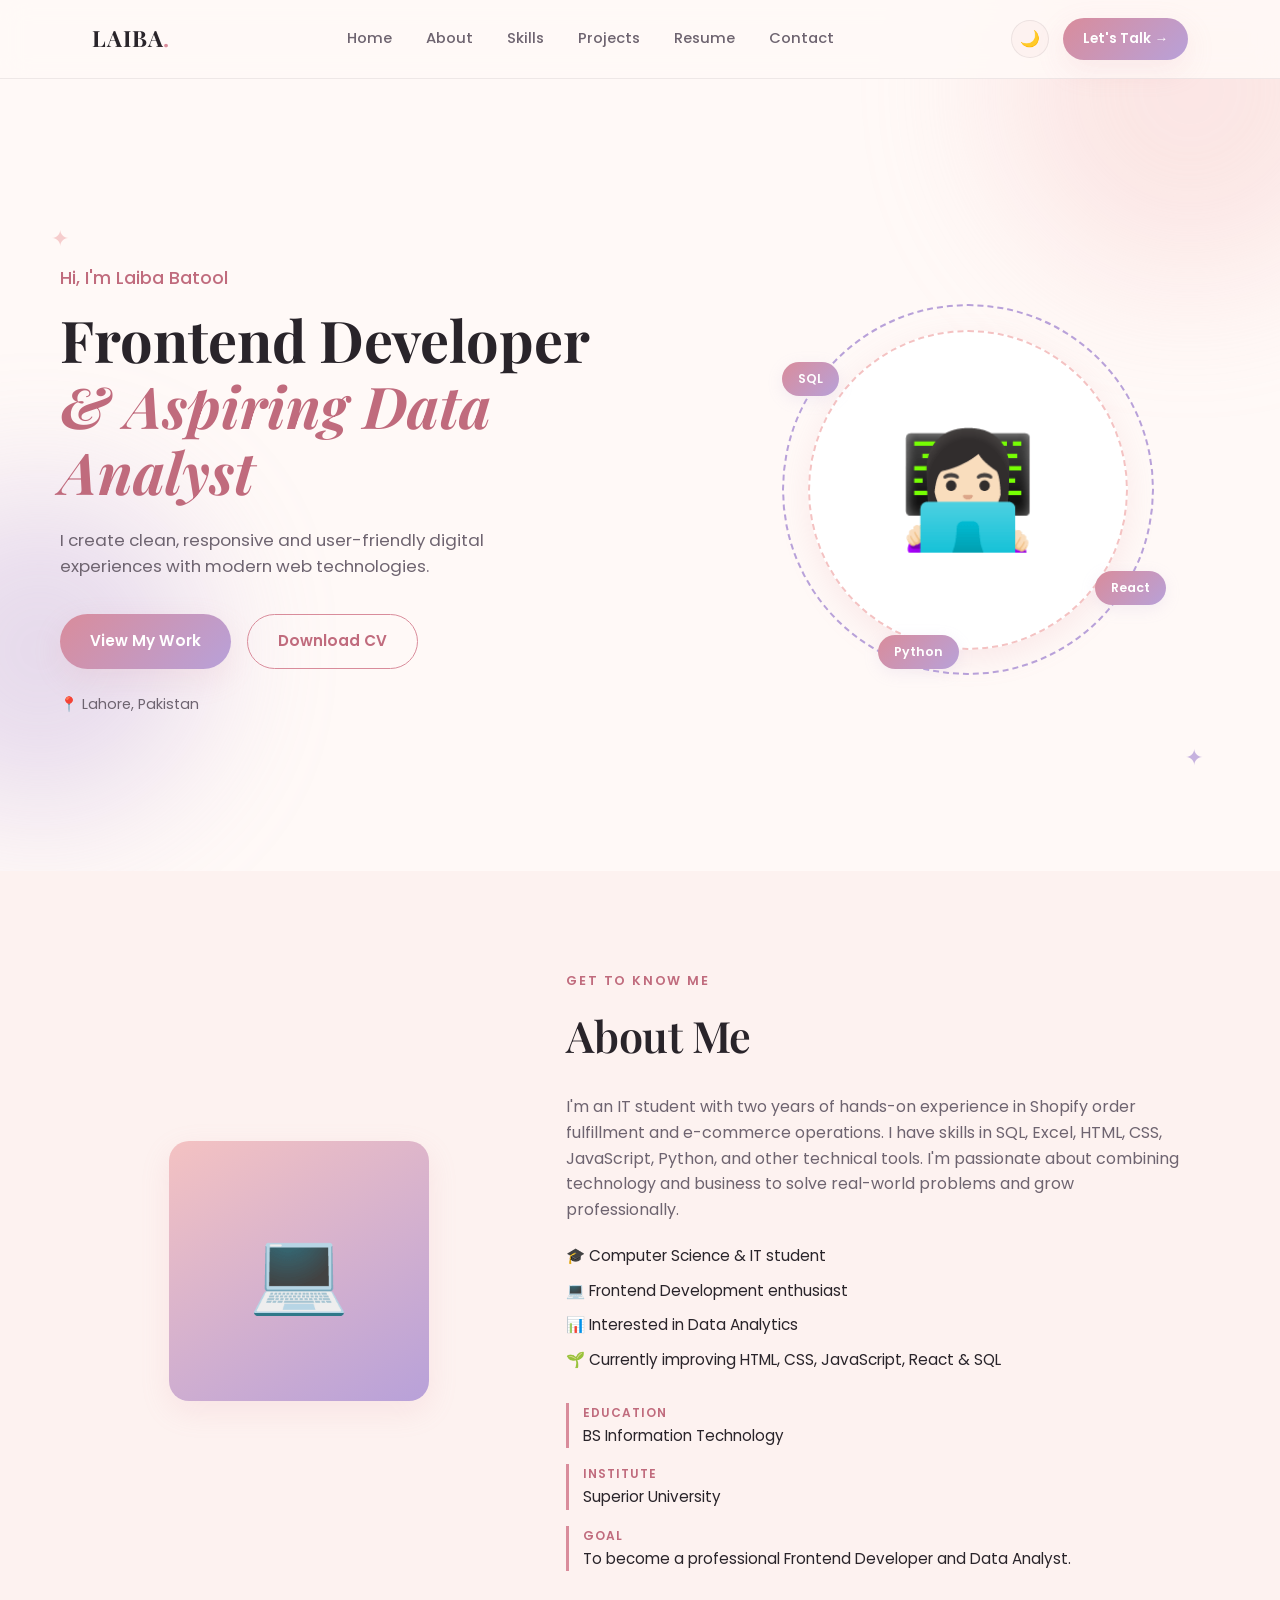
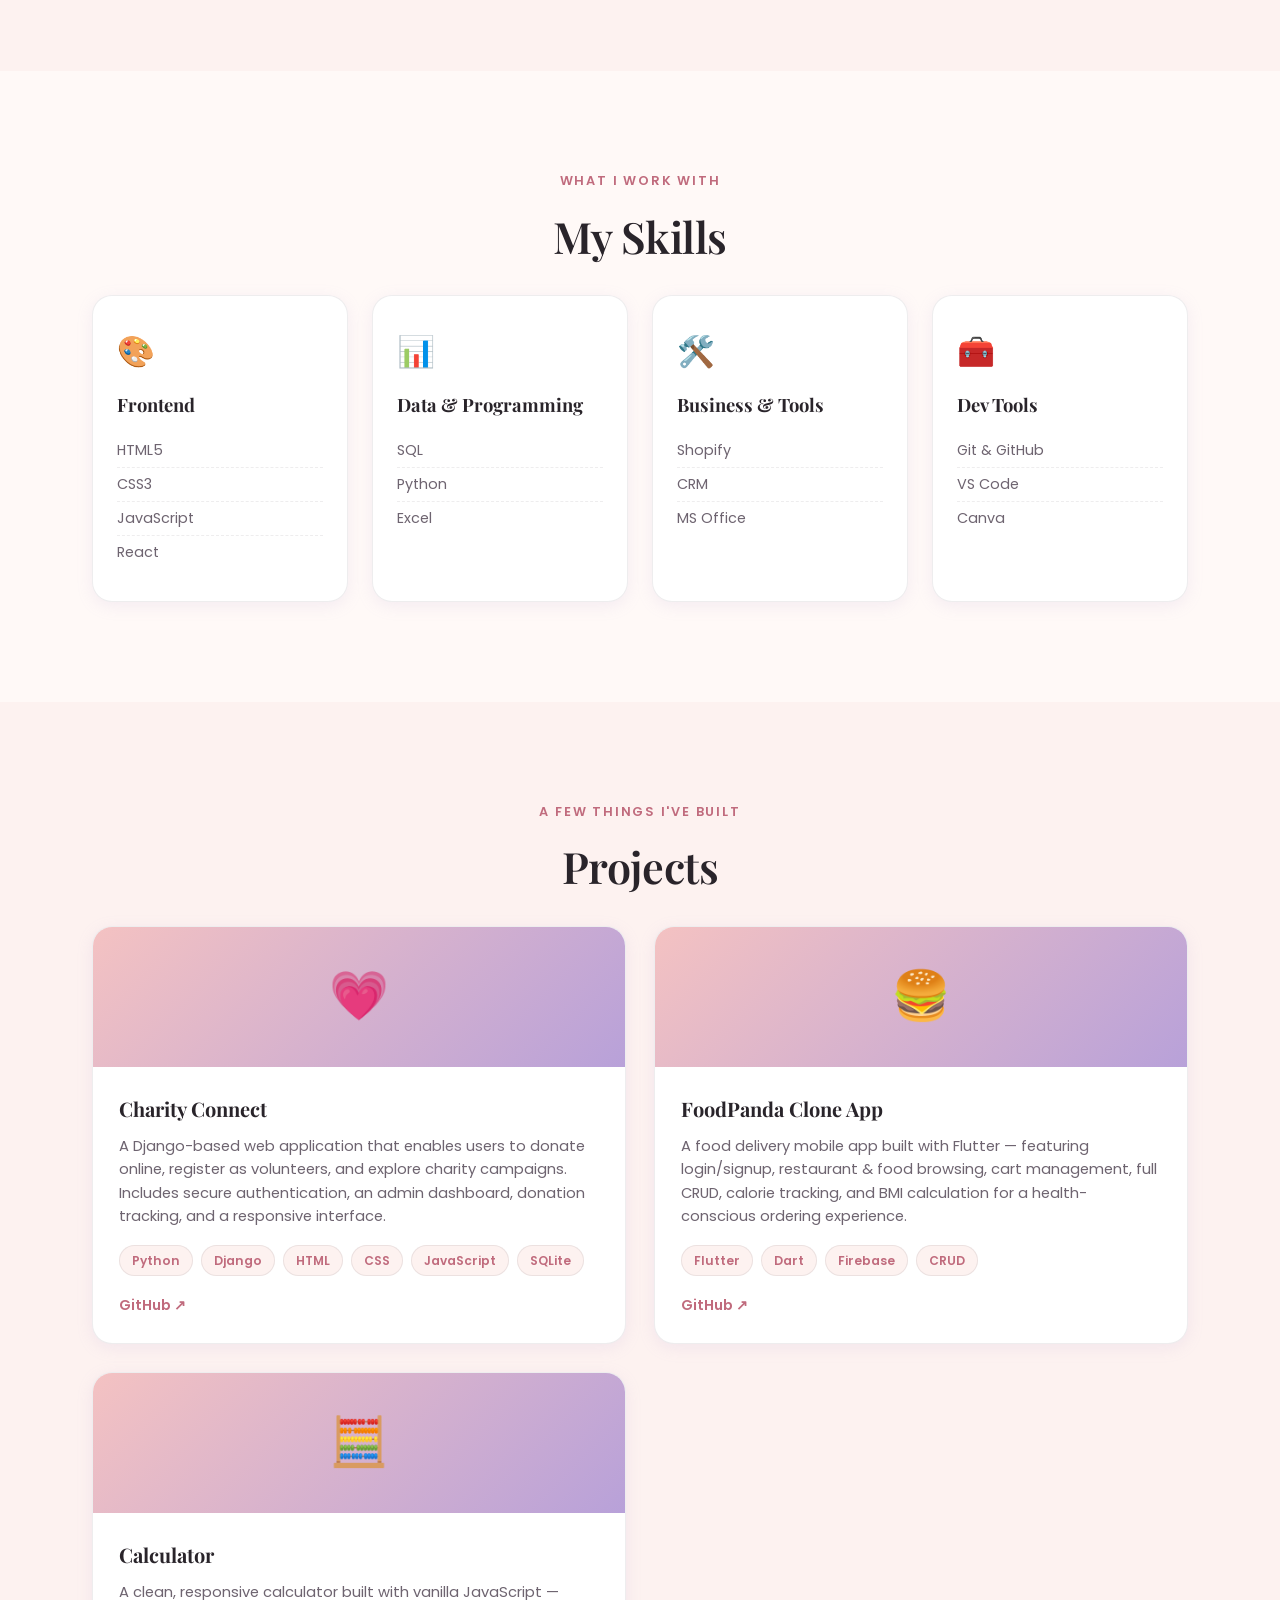
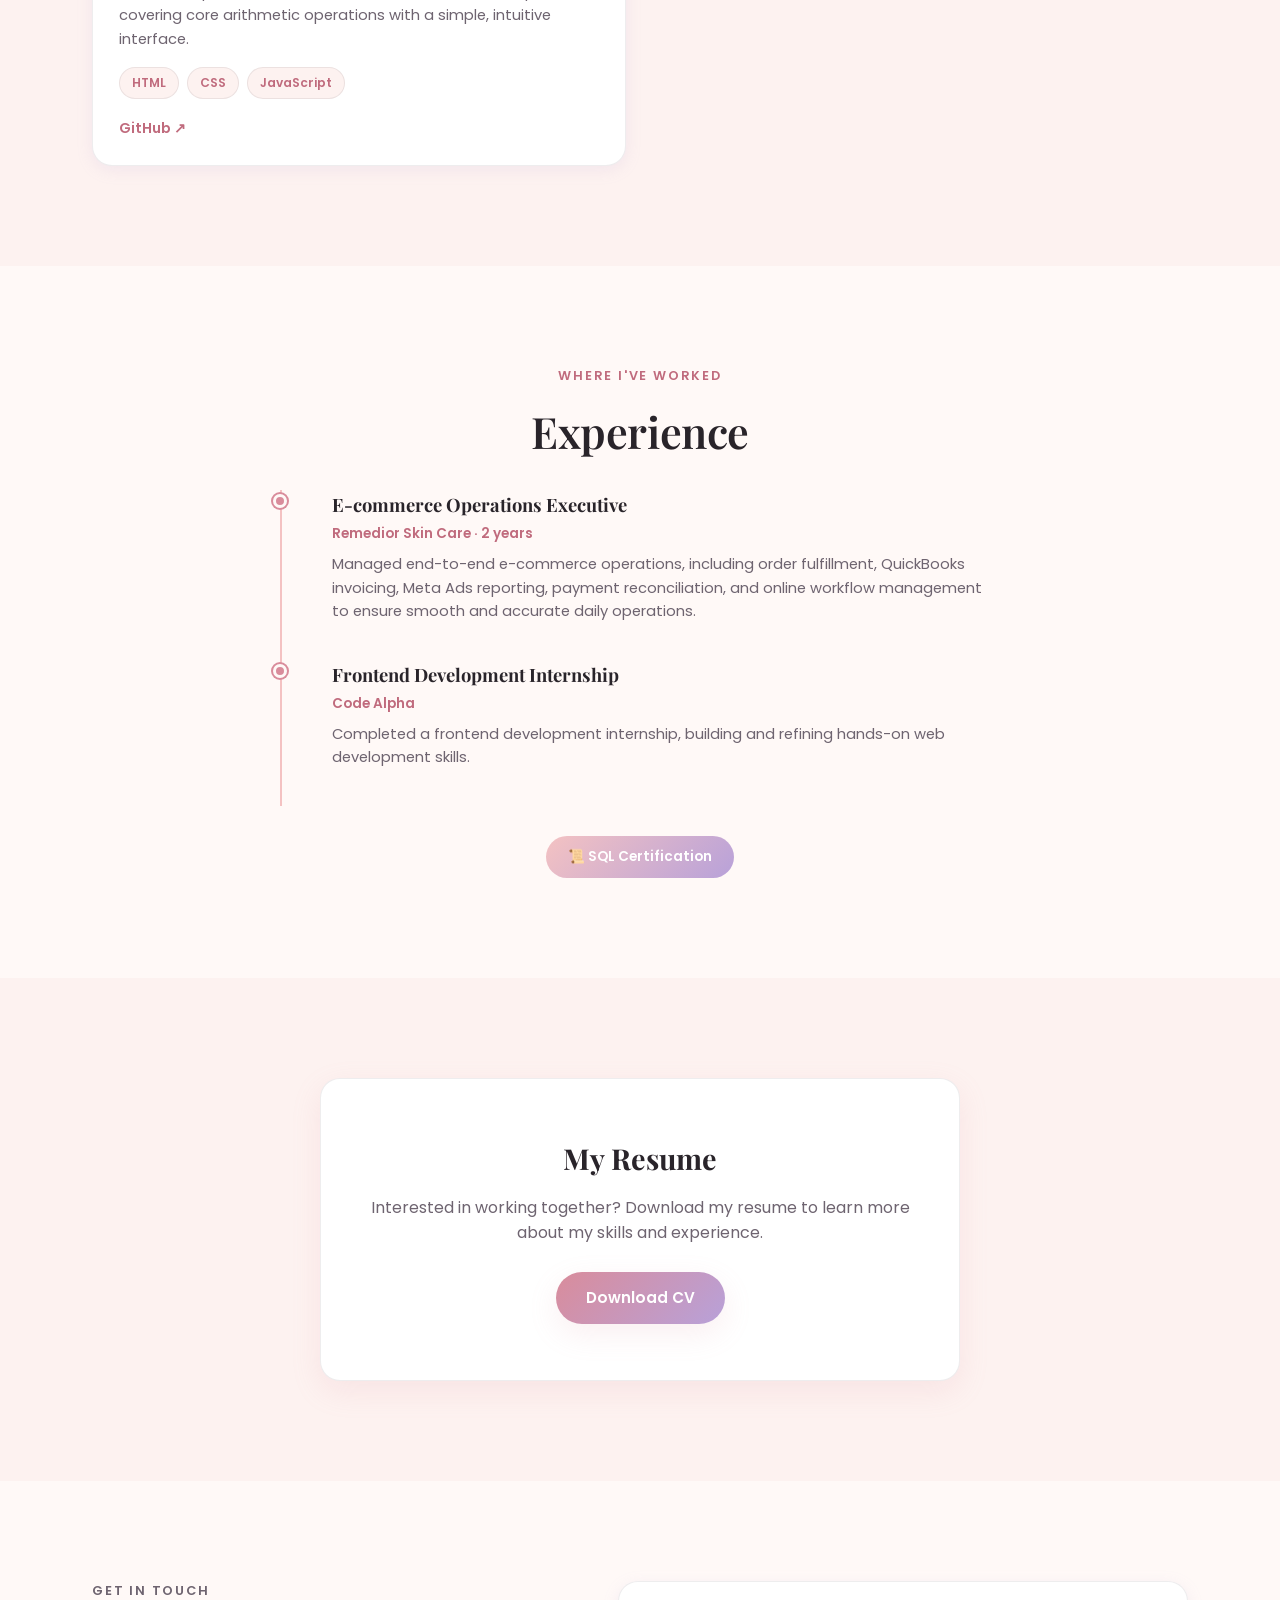
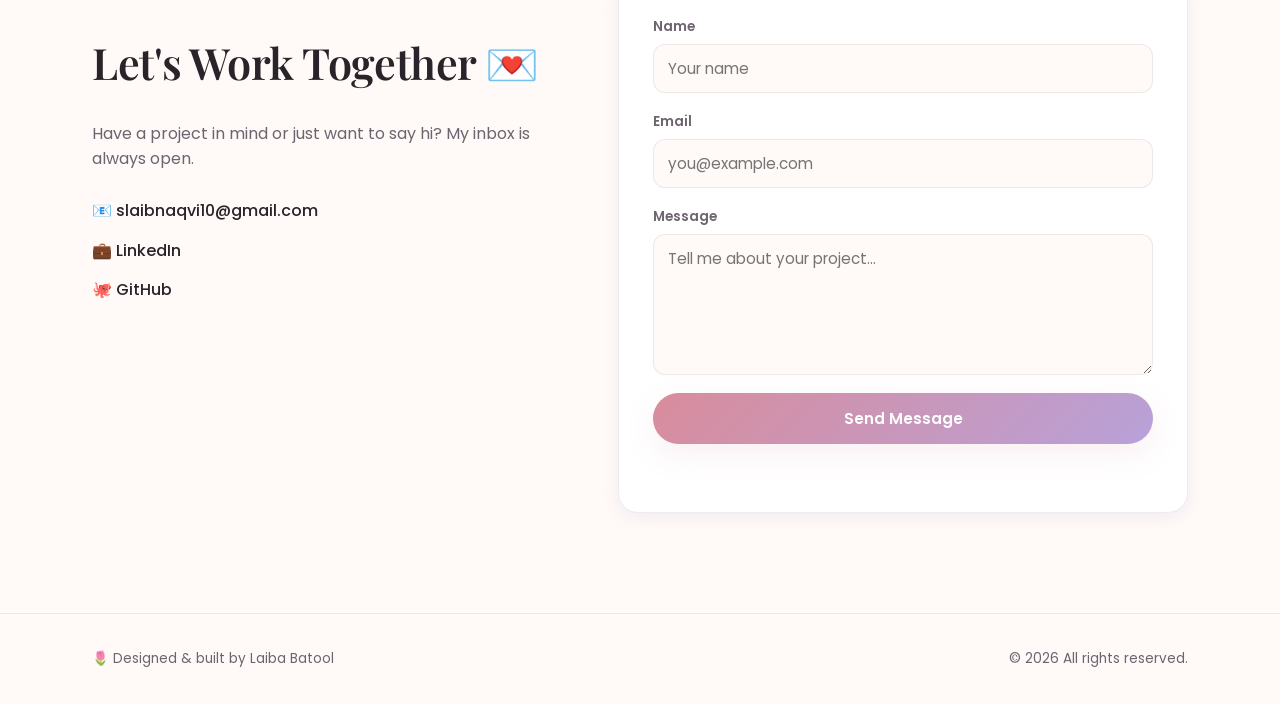
==== Portfolio/index.html @ 0514dfd9 "Add files via upload" ====
<!DOCTYPE html>
<html lang="en">
<head>
<meta charset="UTF-8" />
<meta name="viewport" content="width=device-width, initial-scale=1.0" />
<title>Laiba Batool — Frontend Developer & Aspiring Data Analyst</title>
<link rel="preconnect" href="https://fonts.googleapis.com">
<link rel="preconnect" href="https://fonts.gstatic.com" crossorigin>
<link href="https://fonts.googleapis.com/css2?family=Playfair+Display:ital,wght@0,500;0,600;0,700;1,500&family=Poppins:wght@300;400;500;600;700&display=swap" rel="stylesheet">
<link rel="stylesheet" href="style.css">
</head>
<body>

<!-- Decorative floating shapes (global, subtle) -->
<div class="bg-decor" aria-hidden="true">
  <span class="decor-blob blob-1"></span>
  <span class="decor-blob blob-2"></span>
</div>

<!-- NAVBAR -->
<header class="navbar" id="navbar">
  <div class="nav-inner">
    <a href="#home" class="logo">LAIBA<span class="logo-dot">.</span></a>
    <nav class="nav-links" id="navLinks">
      <a href="#home">Home</a>
      <a href="#about">About</a>
      <a href="#skills">Skills</a>
      <a href="#projects">Projects</a>
      <a href="#resume">Resume</a>
      <a href="#contact">Contact</a>
    </nav>
    <div class="nav-actions">
      <button id="themeToggle" class="theme-toggle" aria-label="Toggle dark mode">🌙</button>
      <a href="#contact" class="btn btn-small btn-primary">Let's Talk →</a>
      <button class="nav-burger" id="navBurger" aria-label="Open menu">
        <span></span><span></span><span></span>
      </button>
    </div>
  </div>
</header>

<!-- HERO -->
<section class="hero" id="home">
  <span class="petal petal-1" aria-hidden="true">✦</span>
  <span class="petal petal-2" aria-hidden="true">✦</span>
  <div class="hero-inner">
    <div class="hero-text">
      <p class="eyebrow">Hi, I'm Laiba Batool<span class="wave"></span></p>
      <h1 class="hero-title">Frontend Developer<br><em>&amp; Aspiring Data Analyst</em></h1>
      <p class="hero-sub">I create clean, responsive and user-friendly digital experiences with modern web technologies.</p>
      <div class="hero-actions">
        <a href="#projects" class="btn btn-primary">View My Work</a>
        <a href="LaibaBatool_CV.pdf" download class="btn btn-outline">Download CV</a>
      </div>
      <p class="hero-location">📍 Lahore, Pakistan</p>
    </div>
    <div class="hero-visual">
      <div class="hero-card">
        <div class="hero-avatar">👩🏻‍💻</div>
        <div class="hero-ring ring-1"></div>
        <div class="hero-ring ring-2"></div>
        <span class="floating-chip chip-1">SQL</span>
        <span class="floating-chip chip-2">React</span>
        <span class="floating-chip chip-3">Python</span>
      </div>
    </div>
  </div>
</section>

<!-- ABOUT -->
<section class="about" id="about">
  <div class="section-inner about-grid">
    <div class="about-visual">
      <div class="about-card">💻</div>
    </div>
    <div class="about-content">
      <p class="section-eyebrow">Get to know me</p>
      <h2 class="section-title">About Me</h2>
      <p class="about-text">
        I'm an IT student with two years of hands-on experience in Shopify order fulfillment and e-commerce operations.
        I have skills in SQL, Excel, HTML, CSS, JavaScript, Python, and other technical tools. I'm passionate about
        combining technology and business to solve real-world problems and grow professionally.
      </p>
      <ul class="about-list">
        <li>🎓 Computer Science &amp; IT student</li>
        <li>💻 Frontend Development enthusiast</li>
        <li>📊 Interested in Data Analytics</li>
        <li>🌱 Currently improving HTML, CSS, JavaScript, React &amp; SQL</li>
      </ul>
      <div class="about-meta">
        <div class="meta-item">
          <span class="meta-label">Education</span>
          <span class="meta-value">BS Information Technology</span>
        </div>
        <div class="meta-item">
          <span class="meta-label">Institute</span>
          <span class="meta-value">Superior University</span>
        </div>
        <div class="meta-item">
          <span class="meta-label">Goal</span>
          <span class="meta-value">To become a professional Frontend Developer and Data Analyst.</span>
        </div>
      </div>
    </div>
  </div>
</section>

<!-- SKILLS -->
<section class="skills" id="skills">
  <div class="section-inner">
    <p class="section-eyebrow center">What I work with</p>
    <h2 class="section-title center">My Skills</h2>
    <div class="skills-grid">
      <div class="skill-card">
        <div class="skill-icon">🎨</div>
        <h3>Frontend</h3>
        <ul>
          <li>HTML5</li>
          <li>CSS3</li>
          <li>JavaScript</li>
          <li>React</li>
        </ul>
      </div>
      <div class="skill-card">
        <div class="skill-icon">📊</div>
        <h3>Data &amp; Programming</h3>
        <ul>
          <li>SQL</li>
          <li>Python</li>
          <li>Excel</li>
        </ul>
      </div>
      <div class="skill-card">
        <div class="skill-icon">🛠️</div>
        <h3>Business &amp; Tools</h3>
        <ul>
          <li>Shopify</li>
          <li>CRM</li>
          <li>MS Office</li>
        </ul>
      </div>
      <div class="skill-card">
        <div class="skill-icon">🧰</div>
        <h3>Dev Tools</h3>
        <ul>
          <li>Git &amp; GitHub</li>
          <li>VS Code</li>
          <li>Canva</li>
        </ul>
      </div>
    </div>
  </div>
</section>

<!-- PROJECTS -->
<section class="projects" id="projects">
  <div class="section-inner">
    <p class="section-eyebrow center">A few things I've built</p>
    <h2 class="section-title center">Projects</h2>
    <div class="projects-grid">

      <article class="project-card">
        <div class="project-image">💗</div>
        <div class="project-body">
          <h3>Charity Connect</h3>
          <p>A Django-based web application that enables users to donate online, register as volunteers, and explore
            charity campaigns. Includes secure authentication, an admin dashboard, donation tracking, and a
            responsive interface.</p>
          <div class="tech-tags">
            <span>Python</span><span>Django</span><span>HTML</span><span>CSS</span><span>JavaScript</span><span>SQLite</span>
          </div>
          <div class="project-links">
            <a href="https://github.com/slaibanaqvi10-pro/Charity-Connect-website" target="_blank" rel="noopener">GitHub ↗</a>
          </div>
        </div>
      </article>

      <article class="project-card">
        <div class="project-image">🍔</div>
        <div class="project-body">
          <h3>FoodPanda Clone App</h3>
          <p>A food delivery mobile app built with Flutter — featuring login/signup, restaurant &amp; food browsing,
            cart management, full CRUD, calorie tracking, and BMI calculation for a health-conscious ordering
            experience.</p>
          <div class="tech-tags">
            <span>Flutter</span><span>Dart</span><span>Firebase</span><span>CRUD</span>
          </div>
          <div class="project-links">
            <a href="https://github.com/slaibanaqvi10-pro/Food-Panda-Clone" target="_blank" rel="noopener">GitHub ↗</a>
          </div>
        </div>
      </article>

      <article class="project-card">
        <div class="project-image">🧮</div>
        <div class="project-body">
          <h3>Calculator</h3>
          <p>A clean, responsive calculator built with vanilla JavaScript — covering core arithmetic operations with
            a simple, intuitive interface.</p>
          <div class="tech-tags">
            <span>HTML</span><span>CSS</span><span>JavaScript</span>
          </div>
          <div class="project-links">
            <a href="https://github.com/slaibanaqvi10-pro/codealpha_tasks/tree/main/calculator_task" target="_blank" rel="noopener">GitHub ↗</a>
          </div>
        </div>
      </article>

    
          </div>
        </div>
      </article>

    </div>
  </div>
</section>

<!-- EXPERIENCE -->
<section class="experience" id="experience">
  <div class="section-inner">
    <p class="section-eyebrow center">Where I've worked</p>
    <h2 class="section-title center">Experience</h2>
    <div class="timeline">
      <div class="timeline-item">
        <div class="timeline-dot"></div>
        <div class="timeline-content">
          <h3>E-commerce Operations Executive</h3>
          <p class="timeline-meta">Remedior Skin Care · 2 years</p>
          <p>Managed end-to-end e-commerce operations, including order fulfillment, QuickBooks invoicing, Meta Ads
            reporting, payment reconciliation, and online workflow management to ensure smooth and accurate daily
            operations.</p>
        </div>
      </div>
      <div class="timeline-item">
        <div class="timeline-dot"></div>
        <div class="timeline-content">
          <h3>Frontend Development Internship</h3>
          <p class="timeline-meta">Code Alpha</p>
          <p>Completed a frontend development internship, building and refining hands-on web development skills.</p>
        </div>
      </div>
    </div>
    <div class="certs">
      <span class="cert-chip">📜 SQL Certification</span>
    </div>
  </div>
</section>

<!-- RESUME -->
<section class="resume" id="resume">
  <div class="section-inner">
    <div class="resume-card">
      <h2>My Resume</h2>
      <p>Interested in working together? Download my resume to learn more about my skills and experience.</p>
      <a href="LaibaBatool_CV.pdf" download class="btn btn-primary">Download CV</a>
    </div>
  </div>
</section>

<!-- CONTACT -->
<section class="contact" id="contact">
  <div class="section-inner contact-grid">
    <div class="contact-intro">
      <p class="section-eyebrow">Get in touch</p>
      <h2 class="section-title">Let's Work Together 💌</h2>
      <p>Have a project in mind or just want to say hi? My inbox is always open.</p>
      <div class="contact-links">
        <a href="mailto:slaibnaqvi10@gmail.com">📧 slaibnaqvi10@gmail.com</a>
        <a href="https://www.linkedin.com/in/laiba-batool-3b55a833b" target="_blank" rel="noopener">💼 LinkedIn</a>
        <a href="https://github.com/slaibanaqvi10-pro" target="_blank" rel="noopener">🐙 GitHub</a>
      </div>
    </div>
    <form class="contact-form" id="contactForm">
      <label>
        Name
        <input type="text" name="name" placeholder="Your name" required>
      </label>
      <label>
        Email
        <input type="email" name="email" placeholder="you@example.com" required>
      </label>
      <label>
        Message
        <textarea name="message" rows="5" placeholder="Tell me about your project..." required></textarea>
      </label>
      <button type="submit" class="btn btn-primary btn-full">Send Message</button>
      <p class="form-status" id="formStatus"></p>
    </form>
  </div>
</section>

<!-- FOOTER -->
<footer class="footer">
  <div class="section-inner footer-inner">
    <p>🌷 Designed &amp; built by Laiba Batool</p>
    <p>&copy; <span id="year"></span> All rights reserved.</p>
  </div>
</footer>

<button id="scrollTop" class="scroll-top" aria-label="Scroll to top">↑</button>

<script src="script.js"></script>
</body>
</html>
---- Portfolio/style.css ----
/* ==========================================================
   LAIBA BATOOL — PORTFOLIO STYLES
   Palette: Dusty Rose / Soft Pink / Lavender / Off White / Charcoal
   Fonts: Playfair Display (display) + Poppins (body)
   ========================================================== */

:root {
  --rose: #D98C9B;
  --rose-deep: #C06B7D;
  --pink: #F4C2C2;
  --lavender: #B8A1D9;
  --lavender-deep: #9B7FC7;
  --bg: #FFF9F7;
  --bg-alt: #FDF2F0;
  --card: #FFFFFF;
  --text: #29242A;
  --text-soft: #6E6470;
  --border: rgba(41, 36, 42, 0.08);
  --shadow: 0 10px 30px rgba(217, 140, 155, 0.14);
  --shadow-soft: 0 4px 16px rgba(184, 161, 217, 0.15);
  --radius: 20px;
  --radius-sm: 12px;
  --font-display: "Playfair Display", serif;
  --font-body: "Poppins", sans-serif;
  --transition: 0.35s cubic-bezier(0.4, 0, 0.2, 1);
}

[data-theme="dark"] {
  --bg: #201C22;
  --bg-alt: #2A242C;
  --card: #2D262F;
  --text: #F7EFEF;
  --text-soft: #C9BBC4;
  --border: rgba(255, 255, 255, 0.08);
  --shadow: 0 10px 30px rgba(0, 0, 0, 0.35);
  --shadow-soft: 0 4px 16px rgba(0, 0, 0, 0.25);
}

* { margin: 0; padding: 0; box-sizing: border-box; }

html { scroll-behavior: smooth; }

body {
  font-family: var(--font-body);
  background: var(--bg);
  color: var(--text);
  line-height: 1.6;
  overflow-x: hidden;
  transition: background var(--transition), color var(--transition);
}

a { text-decoration: none; color: inherit; }
ul { list-style: none; }
img { max-width: 100%; display: block; }

.section-inner {
  max-width: 1160px;
  margin: 0 auto;
  padding: 100px 32px;
}

.section-eyebrow {
  font-family: var(--font-body);
  font-size: 0.8rem;
  letter-spacing: 0.14em;
  text-transform: uppercase;
  color: var(--rose-deep);
  font-weight: 600;
  margin-bottom: 10px;
}
.section-eyebrow.center { text-align: center; }

.section-title {
  font-family: var(--font-display);
  font-size: clamp(2rem, 4vw, 2.7rem);
  font-weight: 600;
  margin-bottom: 24px;
  letter-spacing: -0.01em;
}
.section-title.center { text-align: center; }

/* ---------- Background decoration ---------- */
.bg-decor { position: fixed; inset: 0; pointer-events: none; z-index: 0; overflow: hidden; }
.decor-blob {
  position: absolute;
  border-radius: 50%;
  filter: blur(70px);
  opacity: 0.35;
}
.blob-1 { width: 380px; height: 380px; top: -100px; right: -100px; background: var(--pink); }
.blob-2 { width: 320px; height: 320px; bottom: 10%; left: -120px; background: var(--lavender); }

/* ---------- Buttons ---------- */
.btn {
  display: inline-flex;
  align-items: center;
  gap: 6px;
  padding: 14px 30px;
  border-radius: 999px;
  font-family: var(--font-body);
  font-weight: 600;
  font-size: 0.95rem;
  border: none;
  cursor: pointer;
  transition: transform var(--transition), box-shadow var(--transition);
}
.btn-primary {
  background: linear-gradient(135deg, var(--rose) 0%, var(--lavender) 100%);
  color: #fff;
  box-shadow: var(--shadow);
}
.btn-primary:hover { transform: translateY(-3px); box-shadow: 0 14px 34px rgba(184,161,217,0.3); }
.btn-outline {
  background: transparent;
  color: var(--rose-deep);
  border: 1.5px solid var(--rose);
}
.btn-outline:hover { background: var(--rose); color: #fff; transform: translateY(-3px); }
.btn-small { padding: 10px 20px; font-size: 0.85rem; }
.btn-full { width: 100%; justify-content: center; }

/* ---------- Navbar ---------- */
.navbar {
  position: sticky;
  top: 0;
  z-index: 100;
  background: rgba(255, 249, 247, 0.85);
  backdrop-filter: blur(14px);
  border-bottom: 1px solid var(--border);
  transition: background var(--transition);
}
[data-theme="dark"] .navbar { background: rgba(32, 28, 34, 0.85); }

.nav-inner {
  max-width: 1160px;
  margin: 0 auto;
  padding: 18px 32px;
  display: flex;
  align-items: center;
  justify-content: space-between;
}
.logo {
  font-family: var(--font-display);
  font-size: 1.4rem;
  font-weight: 700;
  letter-spacing: 0.04em;
}
.logo-dot { color: var(--rose); }

.nav-links { display: flex; gap: 34px; }
.nav-links a {
  font-size: 0.92rem;
  font-weight: 500;
  color: var(--text-soft);
  position: relative;
  transition: color var(--transition);
}
.nav-links a::after {
  content: "";
  position: absolute;
  left: 0; bottom: -6px;
  width: 0; height: 2px;
  background: var(--rose);
  transition: width var(--transition);
}
.nav-links a:hover { color: var(--text); }
.nav-links a:hover::after { width: 100%; }

.nav-actions { display: flex; align-items: center; gap: 14px; }
.theme-toggle {
  background: var(--bg-alt);
  border: 1px solid var(--border);
  width: 38px; height: 38px;
  border-radius: 50%;
  cursor: pointer;
  font-size: 1rem;
  display: flex; align-items: center; justify-content: center;
  transition: transform var(--transition);
}
.theme-toggle:hover { transform: rotate(20deg); }

.nav-burger {
  display: none;
  flex-direction: column;
  gap: 5px;
  background: none;
  border: none;
  cursor: pointer;
}
.nav-burger span { width: 24px; height: 2px; background: var(--text); border-radius: 2px; }

/* ---------- Hero ---------- */
.hero {
  position: relative;
  padding: 70px 32px 40px;
  min-height: 88vh;
  display: flex;
  align-items: center;
  z-index: 1;
}
.hero-inner {
  max-width: 1160px;
  margin: 0 auto;
  display: grid;
  grid-template-columns: 1.1fr 0.9fr;
  gap: 40px;
  align-items: center;
  width: 100%;
}
.eyebrow {
  font-size: 1.1rem;
  color: var(--rose-deep);
  font-weight: 500;
  margin-bottom: 14px;
}
.wave { display: inline-block; animation: wave 2.2s infinite; transform-origin: 70% 70%; }
@keyframes wave {
  0%, 60%, 100% { transform: rotate(0deg); }
  10% { transform: rotate(14deg); }
  20% { transform: rotate(-8deg); }
  30% { transform: rotate(14deg); }
  40% { transform: rotate(-4deg); }
}
.hero-title {
  font-family: var(--font-display);
  font-size: clamp(2.4rem, 5.5vw, 3.6rem);
  font-weight: 700;
  line-height: 1.15;
  margin-bottom: 22px;
}
.hero-title em { color: var(--rose-deep); font-style: italic; }
.hero-sub {
  font-size: 1.05rem;
  color: var(--text-soft);
  max-width: 480px;
  margin-bottom: 34px;
}
.hero-actions { display: flex; gap: 16px; flex-wrap: wrap; margin-bottom: 24px; }
.hero-location { color: var(--text-soft); font-size: 0.9rem; }

.hero-visual { position: relative; display: flex; justify-content: center; }
.hero-card {
  position: relative;
  width: 320px; height: 320px;
  background: var(--card);
  border-radius: 50%;
  display: flex;
  align-items: center;
  justify-content: center;
  box-shadow: var(--shadow);
}
.hero-avatar { font-size: 7rem; z-index: 2; }
.hero-ring {
  position: absolute;
  border-radius: 50%;
  border: 2px dashed var(--pink);
  animation: spin 22s linear infinite;
}
.ring-1 { width: 100%; height: 100%; }
.ring-2 { width: 116%; height: 116%; border-color: var(--lavender); animation-direction: reverse; animation-duration: 30s; }
@keyframes spin { to { transform: rotate(360deg); } }

.floating-chip {
  position: absolute;
  background: linear-gradient(135deg, var(--rose), var(--lavender));
  color: #fff;
  font-size: 0.78rem;
  font-weight: 600;
  padding: 7px 16px;
  border-radius: 999px;
  box-shadow: var(--shadow-soft);
  animation: float 5s ease-in-out infinite;
}
.chip-1 { top: 10%; left: -8%; animation-delay: 0s; }
.chip-2 { bottom: 14%; right: -12%; animation-delay: 1.2s; }
.chip-3 { bottom: -6%; left: 22%; animation-delay: 2.4s; }
@keyframes float { 0%, 100% { transform: translateY(0); } 50% { transform: translateY(-10px); } }

.petal { position: absolute; color: var(--pink); font-size: 1.4rem; opacity: 0.8; animation: float 6s ease-in-out infinite; }
.petal-1 { top: 18%; left: 4%; }
.petal-2 { bottom: 12%; right: 6%; animation-delay: 2s; color: var(--lavender); }

/* ---------- About ---------- */
.about { position: relative; z-index: 1; background: var(--bg-alt); }
.about-grid { display: grid; grid-template-columns: 0.8fr 1.2fr; gap: 60px; align-items: center; }
.about-visual { display: flex; justify-content: center; }
.about-card {
  width: 260px; height: 260px;
  border-radius: var(--radius);
  background: linear-gradient(150deg, var(--pink), var(--lavender));
  display: flex; align-items: center; justify-content: center;
  font-size: 5rem;
  box-shadow: var(--shadow);
}
.about-text { color: var(--text-soft); margin-bottom: 22px; font-size: 1rem; }
.about-list { display: grid; gap: 10px; margin-bottom: 30px; }
.about-list li { font-size: 0.96rem; }
.about-meta { display: grid; gap: 16px; }
.meta-item { display: flex; flex-direction: column; gap: 2px; padding-left: 14px; border-left: 3px solid var(--rose); }
.meta-label { font-size: 0.75rem; text-transform: uppercase; letter-spacing: 0.08em; color: var(--rose-deep); font-weight: 600; }
.meta-value { font-size: 0.95rem; }

/* ---------- Skills ---------- */
.skills { position: relative; z-index: 1; }
.skills-grid {
  display: grid;
  grid-template-columns: repeat(4, 1fr);
  gap: 24px;
  margin-top: 20px;
}
.skill-card {
  background: var(--card);
  border-radius: var(--radius);
  padding: 32px 24px;
  box-shadow: var(--shadow-soft);
  transition: transform var(--transition), box-shadow var(--transition);
  border: 1px solid var(--border);
}
.skill-card:hover { transform: translateY(-8px); box-shadow: var(--shadow); }
.skill-icon { font-size: 1.9rem; margin-bottom: 14px; }
.skill-card h3 { font-family: var(--font-display); font-size: 1.15rem; margin-bottom: 14px; }
.skill-card li {
  font-size: 0.9rem;
  color: var(--text-soft);
  padding: 5px 0;
  border-bottom: 1px dashed var(--border);
}
.skill-card li:last-child { border-bottom: none; }

/* ---------- Projects ---------- */
.projects { position: relative; z-index: 1; background: var(--bg-alt); }
.projects-grid { display: grid; grid-template-columns: repeat(2, 1fr); gap: 28px; margin-top: 20px; }
.project-card {
  background: var(--card);
  border-radius: var(--radius);
  overflow: hidden;
  box-shadow: var(--shadow-soft);
  transition: transform var(--transition), box-shadow var(--transition);
  border: 1px solid var(--border);
}
.project-card:hover { transform: translateY(-6px); box-shadow: var(--shadow); }
.project-image {
  height: 140px;
  background: linear-gradient(135deg, var(--pink), var(--lavender));
  display: flex; align-items: center; justify-content: center;
  font-size: 3rem;
}
.project-body { padding: 26px; }
.project-body h3 { font-family: var(--font-display); font-size: 1.25rem; margin-bottom: 10px; }
.project-body p { color: var(--text-soft); font-size: 0.92rem; margin-bottom: 16px; }
.tech-tags { display: flex; flex-wrap: wrap; gap: 8px; margin-bottom: 18px; }
.tech-tags span {
  background: var(--bg-alt);
  border: 1px solid var(--border);
  color: var(--rose-deep);
  font-size: 0.76rem;
  font-weight: 600;
  padding: 5px 12px;
  border-radius: 999px;
}
[data-theme="dark"] .tech-tags span { background: var(--bg); }
.project-links { display: flex; gap: 16px; }
.project-links a { font-weight: 600; font-size: 0.88rem; color: var(--rose-deep); }
.project-links a:hover { text-decoration: underline; }

/* ---------- Experience ---------- */
.experience { position: relative; z-index: 1; }
.timeline { max-width: 720px; margin: 20px auto 0; position: relative; padding-left: 24px; border-left: 2px solid var(--pink); }
.timeline-item { position: relative; padding: 0 0 36px 26px; }
.timeline-dot {
  position: absolute; left: -33px; top: 4px;
  width: 14px; height: 14px; border-radius: 50%;
  background: var(--rose); border: 3px solid var(--bg);
  box-shadow: 0 0 0 2px var(--rose);
}
.timeline-content h3 { font-family: var(--font-display); font-size: 1.15rem; margin-bottom: 4px; }
.timeline-meta { color: var(--rose-deep); font-size: 0.85rem; font-weight: 600; margin-bottom: 8px; }
.timeline-content p:last-child { color: var(--text-soft); font-size: 0.92rem; }
.certs { display: flex; justify-content: center; margin-top: 30px; }
.cert-chip {
  background: linear-gradient(135deg, var(--pink), var(--lavender));
  color: #fff; font-weight: 600; font-size: 0.85rem;
  padding: 10px 22px; border-radius: 999px;
}

/* ---------- Resume ---------- */
.resume { position: relative; z-index: 1; background: var(--bg-alt); }
.resume-card {
  max-width: 640px; margin: 0 auto;
  text-align: center;
  background: var(--card);
  border-radius: var(--radius);
  padding: 56px 40px;
  box-shadow: var(--shadow);
  border: 1px solid var(--border);
}
.resume-card h2 { font-family: var(--font-display); font-size: 1.8rem; margin-bottom: 14px; }
.resume-card p { color: var(--text-soft); margin-bottom: 26px; }

/* ---------- Contact ---------- */
.contact { position: relative; z-index: 1; }
.contact-grid { display: grid; grid-template-columns: 0.9fr 1.1fr; gap: 60px; }
.contact-intro p { color: var(--text-soft); margin-bottom: 26px; }
.contact-links { display: grid; gap: 14px; }
.contact-links a { font-weight: 500; transition: color var(--transition); }
.contact-links a:hover { color: var(--rose-deep); }

.contact-form { background: var(--card); border-radius: var(--radius); padding: 34px; box-shadow: var(--shadow-soft); border: 1px solid var(--border); display: grid; gap: 18px; }
.contact-form label { display: grid; gap: 6px; font-size: 0.85rem; font-weight: 600; color: var(--text-soft); }
.contact-form input, .contact-form textarea {
  font-family: var(--font-body);
  background: var(--bg);
  border: 1px solid var(--border);
  border-radius: var(--radius-sm);
  padding: 12px 14px;
  font-size: 0.95rem;
  color: var(--text);
  resize: vertical;
  transition: border-color var(--transition);
}
.contact-form input:focus, .contact-form textarea:focus {
  outline: none;
  border-color: var(--rose);
}
.form-status { font-size: 0.85rem; color: var(--rose-deep); min-height: 1.2em; }

/* ---------- Footer ---------- */
.footer { position: relative; z-index: 1; border-top: 1px solid var(--border); }
.footer-inner { display: flex; justify-content: space-between; flex-wrap: wrap; gap: 8px; padding: 34px 32px; font-size: 0.85rem; color: var(--text-soft); }

/* ---------- Scroll to top ---------- */
.scroll-top {
  position: fixed;
  bottom: 28px; right: 28px;
  width: 46px; height: 46px;
  border-radius: 50%;
  background: linear-gradient(135deg, var(--rose), var(--lavender));
  color: #fff;
  border: none;
  font-size: 1.2rem;
  cursor: pointer;
  box-shadow: var(--shadow);
  opacity: 0;
  visibility: hidden;
  transform: translateY(10px);
  transition: all var(--transition);
  z-index: 200;
}
.scroll-top.visible { opacity: 1; visibility: visible; transform: translateY(0); }

/* ---------- Reduced motion ---------- */
@media (prefers-reduced-motion: reduce) {
  * { animation: none !important; transition: none !important; }
}

/* ---------- Responsive ---------- */
@media (max-width: 960px) {
  .hero-inner, .about-grid, .contact-grid { grid-template-columns: 1fr; }
  .hero-visual { order: -1; }
  .skills-grid { grid-template-columns: repeat(2, 1fr); }
  .projects-grid { grid-template-columns: 1fr; }
}

@media (max-width: 720px) {
  .nav-links { 
    position: absolute; top: 100%; left: 0; right: 0;
    background: var(--bg);
    flex-direction: column;
    padding: 20px 32px;
    gap: 18px;
    border-bottom: 1px solid var(--border);
    display: none;
  }
  .nav-links.open { display: flex; }
  .nav-burger { display: flex; }
  .nav-actions .btn-small { display: none; }
  .section-inner { padding: 70px 22px; }
  .skills-grid { grid-template-columns: 1fr; }
  .hero-card { width: 240px; height: 240px; }
  .hero-avatar { font-size: 5rem; }
}
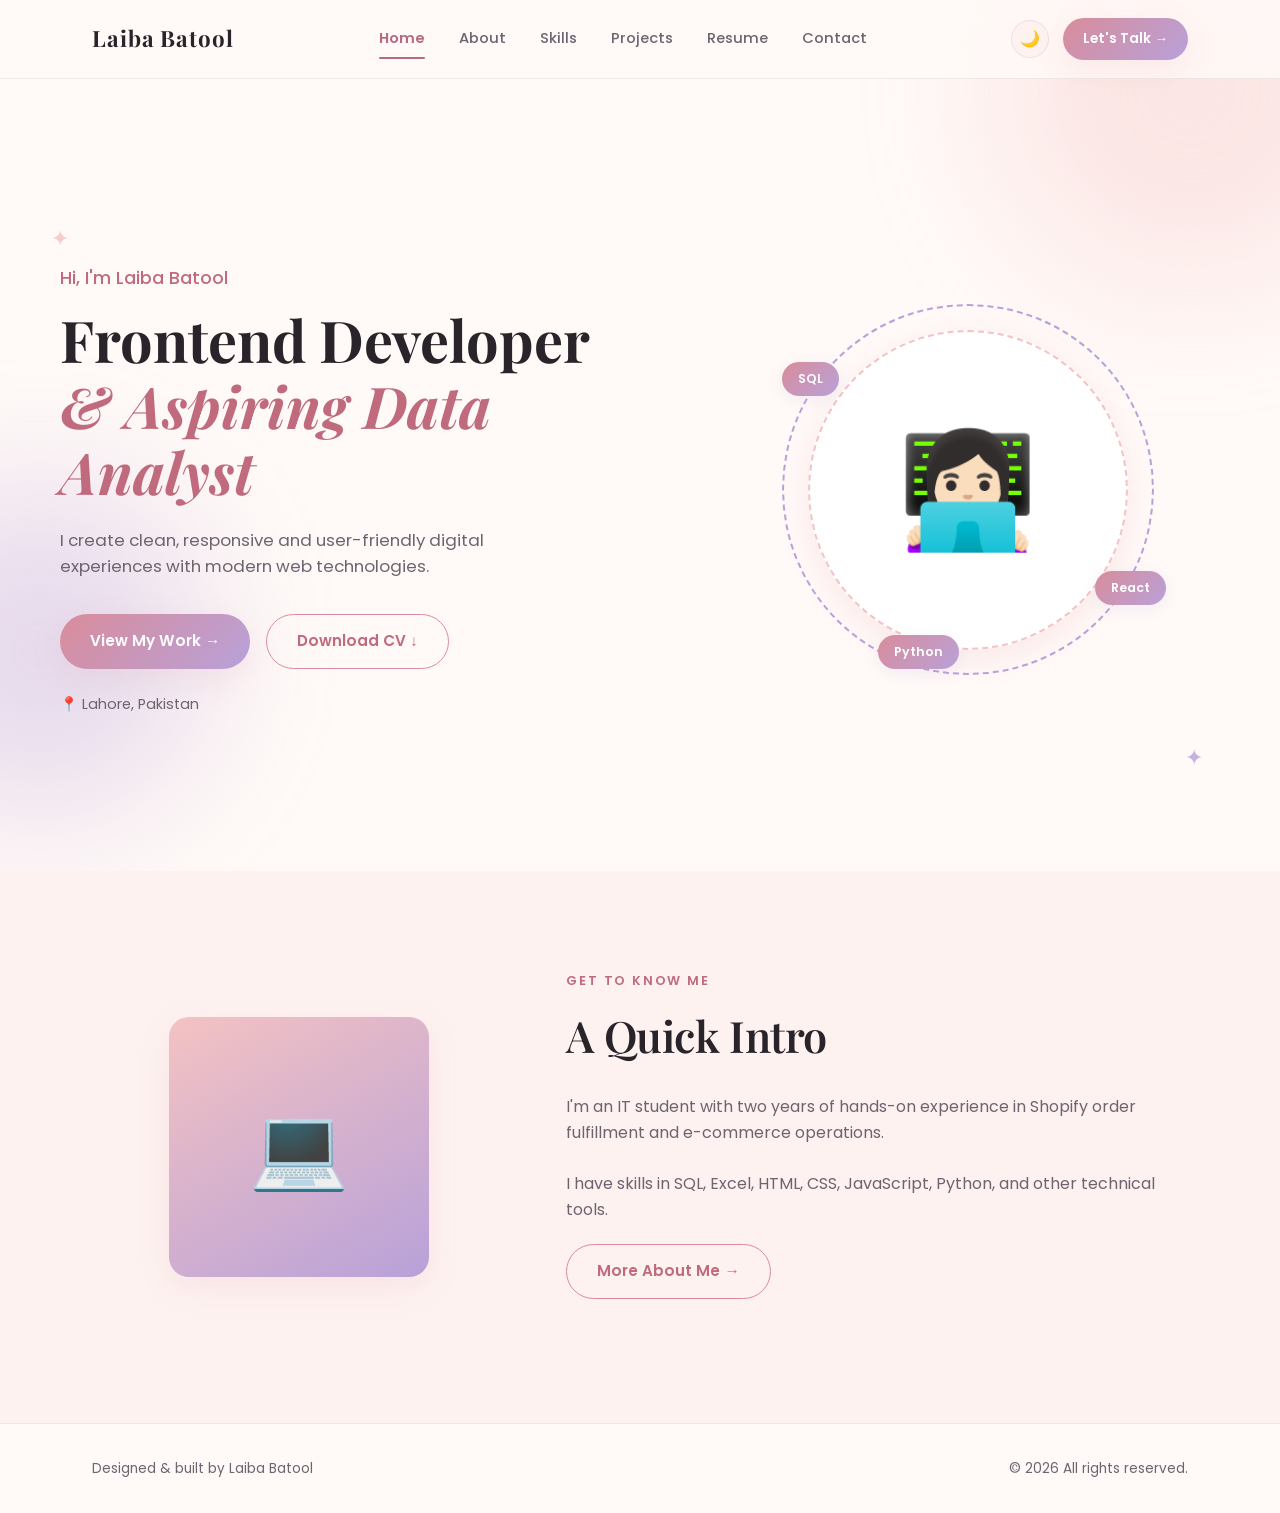
==== commit d2053ef9: "Add files via upload" ====
--- a/Portfolio/index.html
+++ b/Portfolio/index.html
@@ -1,304 +1,309 @@
 <!DOCTYPE html>
 <html lang="en">
+
 <head>
-<meta charset="UTF-8" />
-<meta name="viewport" content="width=device-width, initial-scale=1.0" />
-<title>Laiba Batool — Frontend Developer & Aspiring Data Analyst</title>
-<link rel="preconnect" href="https://fonts.googleapis.com">
-<link rel="preconnect" href="https://fonts.gstatic.com" crossorigin>
-<link href="https://fonts.googleapis.com/css2?family=Playfair+Display:ital,wght@0,500;0,600;0,700;1,500&family=Poppins:wght@300;400;500;600;700&display=swap" rel="stylesheet">
-<link rel="stylesheet" href="style.css">
+    <meta charset="UTF-8">
+    <meta name="viewport" content="width=device-width, initial-scale=1.0">
+
+    <title>Laiba Batool | Frontend Developer & Aspiring Data Analyst</title>
+
+    <!-- Google Fonts -->
+    <link rel="preconnect" href="https://fonts.googleapis.com">
+    <link rel="preconnect" href="https://fonts.gstatic.com" crossorigin>
+
+    <link
+        href="https://fonts.googleapis.com/css2?family=Playfair+Display:wght@500;600;700&family=Poppins:wght@300;400;500;600;700&display=swap"
+        rel="stylesheet"
+    >
+
+    <!-- CSS -->
+    <link rel="stylesheet" href="style.css">
 </head>
+
 <body>
 
-<!-- Decorative floating shapes (global, subtle) -->
-<div class="bg-decor" aria-hidden="true">
-  <span class="decor-blob blob-1"></span>
-  <span class="decor-blob blob-2"></span>
-</div>
-
-<!-- NAVBAR -->
-<header class="navbar" id="navbar">
-  <div class="nav-inner">
-    <a href="#home" class="logo">LAIBA<span class="logo-dot">.</span></a>
-    <nav class="nav-links" id="navLinks">
-      <a href="#home">Home</a>
-      <a href="#about">About</a>
-      <a href="#skills">Skills</a>
-      <a href="#projects">Projects</a>
-      <a href="#resume">Resume</a>
-      <a href="#contact">Contact</a>
-    </nav>
-    <div class="nav-actions">
-      <button id="themeToggle" class="theme-toggle" aria-label="Toggle dark mode">🌙</button>
-      <a href="#contact" class="btn btn-small btn-primary">Let's Talk →</a>
-      <button class="nav-burger" id="navBurger" aria-label="Open menu">
-        <span></span><span></span><span></span>
-      </button>
+    <!-- Decorative Background -->
+    <div class="bg-decor" aria-hidden="true">
+        <span class="decor-blob blob-1"></span>
+        <span class="decor-blob blob-2"></span>
     </div>
-  </div>
-</header>
-
-<!-- HERO -->
-<section class="hero" id="home">
-  <span class="petal petal-1" aria-hidden="true">✦</span>
-  <span class="petal petal-2" aria-hidden="true">✦</span>
-  <div class="hero-inner">
-    <div class="hero-text">
-      <p class="eyebrow">Hi, I'm Laiba Batool<span class="wave"></span></p>
-      <h1 class="hero-title">Frontend Developer<br><em>&amp; Aspiring Data Analyst</em></h1>
-      <p class="hero-sub">I create clean, responsive and user-friendly digital experiences with modern web technologies.</p>
-      <div class="hero-actions">
-        <a href="#projects" class="btn btn-primary">View My Work</a>
-        <a href="LaibaBatool_CV.pdf" download class="btn btn-outline">Download CV</a>
-      </div>
-      <p class="hero-location">📍 Lahore, Pakistan</p>
-    </div>
-    <div class="hero-visual">
-      <div class="hero-card">
-        <div class="hero-avatar">👩🏻‍💻</div>
-        <div class="hero-ring ring-1"></div>
-        <div class="hero-ring ring-2"></div>
-        <span class="floating-chip chip-1">SQL</span>
-        <span class="floating-chip chip-2">React</span>
-        <span class="floating-chip chip-3">Python</span>
-      </div>
-    </div>
-  </div>
-</section>
-
-<!-- ABOUT -->
-<section class="about" id="about">
-  <div class="section-inner about-grid">
-    <div class="about-visual">
-      <div class="about-card">💻</div>
-    </div>
-    <div class="about-content">
-      <p class="section-eyebrow">Get to know me</p>
-      <h2 class="section-title">About Me</h2>
-      <p class="about-text">
-        I'm an IT student with two years of hands-on experience in Shopify order fulfillment and e-commerce operations.
-        I have skills in SQL, Excel, HTML, CSS, JavaScript, Python, and other technical tools. I'm passionate about
-        combining technology and business to solve real-world problems and grow professionally.
-      </p>
-      <ul class="about-list">
-        <li>🎓 Computer Science &amp; IT student</li>
-        <li>💻 Frontend Development enthusiast</li>
-        <li>📊 Interested in Data Analytics</li>
-        <li>🌱 Currently improving HTML, CSS, JavaScript, React &amp; SQL</li>
-      </ul>
-      <div class="about-meta">
-        <div class="meta-item">
-          <span class="meta-label">Education</span>
-          <span class="meta-value">BS Information Technology</span>
+
+
+    <!-- =========================
+         NAVBAR
+    ========================== -->
+
+    <header class="navbar" id="navbar">
+
+        <div class="nav-inner">
+
+            <!-- Logo -->
+            <a href="index.html" class="logo">
+                Laiba <span>Batool</span>
+            </a>
+
+
+            <!-- Navigation -->
+            <nav class="nav-links" id="navLinks">
+
+                <!-- HOME ACTIVE -->
+                <a href="index.html" class="active">Home</a>
+
+                <a href="about.html">About</a>
+
+                <a href="skills.html">Skills</a>
+
+                <a href="projects.html">Projects</a>
+
+                <a href="resume.html">Resume</a>
+
+                <a href="contact.html">Contact</a>
+
+            </nav>
+
+
+            <!-- Navbar Actions -->
+            <div class="nav-actions">
+
+                <!-- Dark Mode -->
+                <button
+                    id="themeToggle"
+                    class="theme-toggle"
+                    aria-label="Toggle dark mode">
+                    🌙
+                </button>
+
+
+                <!-- Let's Talk -->
+                <a
+                    href="contact.html"
+                    class="btn btn-small btn-primary">
+                    Let's Talk →
+                </a>
+
+
+                <!-- Mobile Menu -->
+                <button
+                    class="nav-burger"
+                    id="navBurger"
+                    aria-label="Open menu"
+                    aria-expanded="false">
+
+                    <span></span>
+                    <span></span>
+                    <span></span>
+
+                </button>
+
+            </div>
+
         </div>
-        <div class="meta-item">
-          <span class="meta-label">Institute</span>
-          <span class="meta-value">Superior University</span>
+
+    </header>
+
+
+    <!-- =========================
+         HERO SECTION
+    ========================== -->
+
+    <main>
+
+        <section class="hero" id="home">
+
+            <!-- Decorative Elements -->
+            <span class="petal petal-1" aria-hidden="true">✦</span>
+            <span class="petal petal-2" aria-hidden="true">✦</span>
+
+
+            <div class="hero-inner">
+
+                <!-- Hero Text -->
+                <div class="hero-text">
+
+                    <p class="eyebrow">
+                        Hi, I'm Laiba Batool
+                    </p>
+
+
+                    <h1 class="hero-title">
+                        Frontend Developer
+                        <br>
+                        <em>&amp; Aspiring Data Analyst</em>
+                    </h1>
+
+
+                    <p class="hero-sub">
+                        I create clean, responsive and user-friendly
+                        digital experiences with modern web technologies.
+                    </p>
+
+
+                    <!-- Hero Buttons -->
+                    <div class="hero-actions">
+
+                        <a
+                            href="projects.html"
+                            class="btn btn-primary">
+                            View My Work →
+                        </a>
+
+
+                        <a
+                            href="LaibaBatool_CV.pdf"
+                            download
+                            class="btn btn-outline">
+                            Download CV ↓
+                        </a>
+
+                    </div>
+
+
+                    <!-- Location -->
+                    <p class="hero-location">
+                        📍 Lahore, Pakistan
+                    </p>
+
+                </div>
+
+
+                <!-- Hero Visual -->
+                <div class="hero-visual">
+
+                    <div class="hero-card">
+
+                        <div class="hero-avatar">
+                            👩🏻‍💻
+                        </div>
+
+
+                        <!-- Decorative Rings -->
+                        <div class="hero-ring ring-1"></div>
+                        <div class="hero-ring ring-2"></div>
+
+
+                        <!-- Skill Chips -->
+                        <span class="floating-chip chip-1">
+                            SQL
+                        </span>
+
+                        <span class="floating-chip chip-2">
+                            React
+                        </span>
+
+                        <span class="floating-chip chip-3">
+                            Python
+                        </span>
+
+                    </div>
+
+                </div>
+
+            </div>
+
+        </section>
+
+
+        <!-- =========================
+             ABOUT TEASER
+        ========================== -->
+
+        <section class="about" id="about-teaser">
+
+            <div class="section-inner about-grid">
+
+
+                <!-- About Visual -->
+                <div class="about-visual">
+
+                    <div class="about-card">
+                        💻
+                    </div>
+
+                </div>
+
+
+                <!-- About Content -->
+                <div class="about-content">
+
+                    <p class="section-eyebrow">
+                        Get to know me
+                    </p>
+
+
+                    <h2 class="section-title">
+                        A Quick Intro
+                    </h2>
+
+
+                    <p class="about-text">
+
+                        I'm an IT student with two years of hands-on
+                        experience in Shopify order fulfillment and
+                        e-commerce operations.
+
+                        <br><br>
+
+                        I have skills in SQL, Excel, HTML, CSS,
+                        JavaScript, Python, and other technical tools.
+
+                    </p>
+
+
+                    <div class="hero-actions">
+
+                        <a
+                            href="about.html"
+                            class="btn btn-outline">
+                            More About Me →
+                        </a>
+
+                    </div>
+
+                </div>
+
+            </div>
+
+        </section>
+
+    </main>
+
+
+    <!-- =========================
+         FOOTER
+    ========================== -->
+
+    <footer class="footer">
+
+        <div class="section-inner footer-inner">
+
+            <p>
+                 Designed &amp; built by Laiba Batool
+            </p>
+
+
+            <p>
+                &copy;
+                <span id="year"></span>
+                All rights reserved.
+            </p>
+
         </div>
-        <div class="meta-item">
-          <span class="meta-label">Goal</span>
-          <span class="meta-value">To become a professional Frontend Developer and Data Analyst.</span>
-        </div>
-      </div>
-    </div>
-  </div>
-</section>
-
-<!-- SKILLS -->
-<section class="skills" id="skills">
-  <div class="section-inner">
-    <p class="section-eyebrow center">What I work with</p>
-    <h2 class="section-title center">My Skills</h2>
-    <div class="skills-grid">
-      <div class="skill-card">
-        <div class="skill-icon">🎨</div>
-        <h3>Frontend</h3>
-        <ul>
-          <li>HTML5</li>
-          <li>CSS3</li>
-          <li>JavaScript</li>
-          <li>React</li>
-        </ul>
-      </div>
-      <div class="skill-card">
-        <div class="skill-icon">📊</div>
-        <h3>Data &amp; Programming</h3>
-        <ul>
-          <li>SQL</li>
-          <li>Python</li>
-          <li>Excel</li>
-        </ul>
-      </div>
-      <div class="skill-card">
-        <div class="skill-icon">🛠️</div>
-        <h3>Business &amp; Tools</h3>
-        <ul>
-          <li>Shopify</li>
-          <li>CRM</li>
-          <li>MS Office</li>
-        </ul>
-      </div>
-      <div class="skill-card">
-        <div class="skill-icon">🧰</div>
-        <h3>Dev Tools</h3>
-        <ul>
-          <li>Git &amp; GitHub</li>
-          <li>VS Code</li>
-          <li>Canva</li>
-        </ul>
-      </div>
-    </div>
-  </div>
-</section>
-
-<!-- PROJECTS -->
-<section class="projects" id="projects">
-  <div class="section-inner">
-    <p class="section-eyebrow center">A few things I've built</p>
-    <h2 class="section-title center">Projects</h2>
-    <div class="projects-grid">
-
-      <article class="project-card">
-        <div class="project-image">💗</div>
-        <div class="project-body">
-          <h3>Charity Connect</h3>
-          <p>A Django-based web application that enables users to donate online, register as volunteers, and explore
-            charity campaigns. Includes secure authentication, an admin dashboard, donation tracking, and a
-            responsive interface.</p>
-          <div class="tech-tags">
-            <span>Python</span><span>Django</span><span>HTML</span><span>CSS</span><span>JavaScript</span><span>SQLite</span>
-          </div>
-          <div class="project-links">
-            <a href="https://github.com/slaibanaqvi10-pro/Charity-Connect-website" target="_blank" rel="noopener">GitHub ↗</a>
-          </div>
-        </div>
-      </article>
-
-      <article class="project-card">
-        <div class="project-image">🍔</div>
-        <div class="project-body">
-          <h3>FoodPanda Clone App</h3>
-          <p>A food delivery mobile app built with Flutter — featuring login/signup, restaurant &amp; food browsing,
-            cart management, full CRUD, calorie tracking, and BMI calculation for a health-conscious ordering
-            experience.</p>
-          <div class="tech-tags">
-            <span>Flutter</span><span>Dart</span><span>Firebase</span><span>CRUD</span>
-          </div>
-          <div class="project-links">
-            <a href="https://github.com/slaibanaqvi10-pro/Food-Panda-Clone" target="_blank" rel="noopener">GitHub ↗</a>
-          </div>
-        </div>
-      </article>
-
-      <article class="project-card">
-        <div class="project-image">🧮</div>
-        <div class="project-body">
-          <h3>Calculator</h3>
-          <p>A clean, responsive calculator built with vanilla JavaScript — covering core arithmetic operations with
-            a simple, intuitive interface.</p>
-          <div class="tech-tags">
-            <span>HTML</span><span>CSS</span><span>JavaScript</span>
-          </div>
-          <div class="project-links">
-            <a href="https://github.com/slaibanaqvi10-pro/codealpha_tasks/tree/main/calculator_task" target="_blank" rel="noopener">GitHub ↗</a>
-          </div>
-        </div>
-      </article>
-
-    
-          </div>
-        </div>
-      </article>
-
-    </div>
-  </div>
-</section>
-
-<!-- EXPERIENCE -->
-<section class="experience" id="experience">
-  <div class="section-inner">
-    <p class="section-eyebrow center">Where I've worked</p>
-    <h2 class="section-title center">Experience</h2>
-    <div class="timeline">
-      <div class="timeline-item">
-        <div class="timeline-dot"></div>
-        <div class="timeline-content">
-          <h3>E-commerce Operations Executive</h3>
-          <p class="timeline-meta">Remedior Skin Care · 2 years</p>
-          <p>Managed end-to-end e-commerce operations, including order fulfillment, QuickBooks invoicing, Meta Ads
-            reporting, payment reconciliation, and online workflow management to ensure smooth and accurate daily
-            operations.</p>
-        </div>
-      </div>
-      <div class="timeline-item">
-        <div class="timeline-dot"></div>
-        <div class="timeline-content">
-          <h3>Frontend Development Internship</h3>
-          <p class="timeline-meta">Code Alpha</p>
-          <p>Completed a frontend development internship, building and refining hands-on web development skills.</p>
-        </div>
-      </div>
-    </div>
-    <div class="certs">
-      <span class="cert-chip">📜 SQL Certification</span>
-    </div>
-  </div>
-</section>
-
-<!-- RESUME -->
-<section class="resume" id="resume">
-  <div class="section-inner">
-    <div class="resume-card">
-      <h2>My Resume</h2>
-      <p>Interested in working together? Download my resume to learn more about my skills and experience.</p>
-      <a href="LaibaBatool_CV.pdf" download class="btn btn-primary">Download CV</a>
-    </div>
-  </div>
-</section>
-
-<!-- CONTACT -->
-<section class="contact" id="contact">
-  <div class="section-inner contact-grid">
-    <div class="contact-intro">
-      <p class="section-eyebrow">Get in touch</p>
-      <h2 class="section-title">Let's Work Together 💌</h2>
-      <p>Have a project in mind or just want to say hi? My inbox is always open.</p>
-      <div class="contact-links">
-        <a href="mailto:slaibnaqvi10@gmail.com">📧 slaibnaqvi10@gmail.com</a>
-        <a href="https://www.linkedin.com/in/laiba-batool-3b55a833b" target="_blank" rel="noopener">💼 LinkedIn</a>
-        <a href="https://github.com/slaibanaqvi10-pro" target="_blank" rel="noopener">🐙 GitHub</a>
-      </div>
-    </div>
-    <form class="contact-form" id="contactForm">
-      <label>
-        Name
-        <input type="text" name="name" placeholder="Your name" required>
-      </label>
-      <label>
-        Email
-        <input type="email" name="email" placeholder="you@example.com" required>
-      </label>
-      <label>
-        Message
-        <textarea name="message" rows="5" placeholder="Tell me about your project..." required></textarea>
-      </label>
-      <button type="submit" class="btn btn-primary btn-full">Send Message</button>
-      <p class="form-status" id="formStatus"></p>
-    </form>
-  </div>
-</section>
-
-<!-- FOOTER -->
-<footer class="footer">
-  <div class="section-inner footer-inner">
-    <p>🌷 Designed &amp; built by Laiba Batool</p>
-    <p>&copy; <span id="year"></span> All rights reserved.</p>
-  </div>
-</footer>
-
-<button id="scrollTop" class="scroll-top" aria-label="Scroll to top">↑</button>
-
-<script src="script.js"></script>
+
+    </footer>
+
+
+    <!-- Scroll To Top -->
+    <button
+        id="scrollTop"
+        class="scroll-top"
+        aria-label="Scroll to top">
+        ↑
+    </button>
+
+
+    <!-- JavaScript -->
+    <script src="script.js"></script>
+
 </body>
-</html>
+
+</html>
--- a/Portfolio/style.css
+++ b/Portfolio/style.css
@@ -3,7 +3,46 @@
    Palette: Dusty Rose / Soft Pink / Lavender / Off White / Charcoal
    Fonts: Playfair Display (display) + Poppins (body)
    ========================================================== */
-
+/* Navigation Links */
+.nav-links {
+    display: flex;
+    align-items: center;
+    gap: 32px;
+}
+
+.nav-links a {
+    position: relative;
+    text-decoration: none;
+    color: #5f5860;
+    font-family: "Poppins", sans-serif;
+    font-size: 14px;
+    font-weight: 500;
+    padding: 8px 0;
+    transition: 0.3s ease;
+}
+
+/* Hover */
+.nav-links a:hover {
+    color: #b56b86;
+}
+
+/* ACTIVE HOME */
+.nav-links a.active {
+    color: #b56b86;
+    font-weight: 600;
+}
+
+/* Active underline */
+.nav-links a.active::after {
+    content: "";
+    position: absolute;
+    left: 0;
+    bottom: 0;
+    width: 100%;
+    height: 2px;
+    background: #b56b86;
+    border-radius: 10px;
+}
 :root {
   --rose: #D98C9B;
   --rose-deep: #C06B7D;
